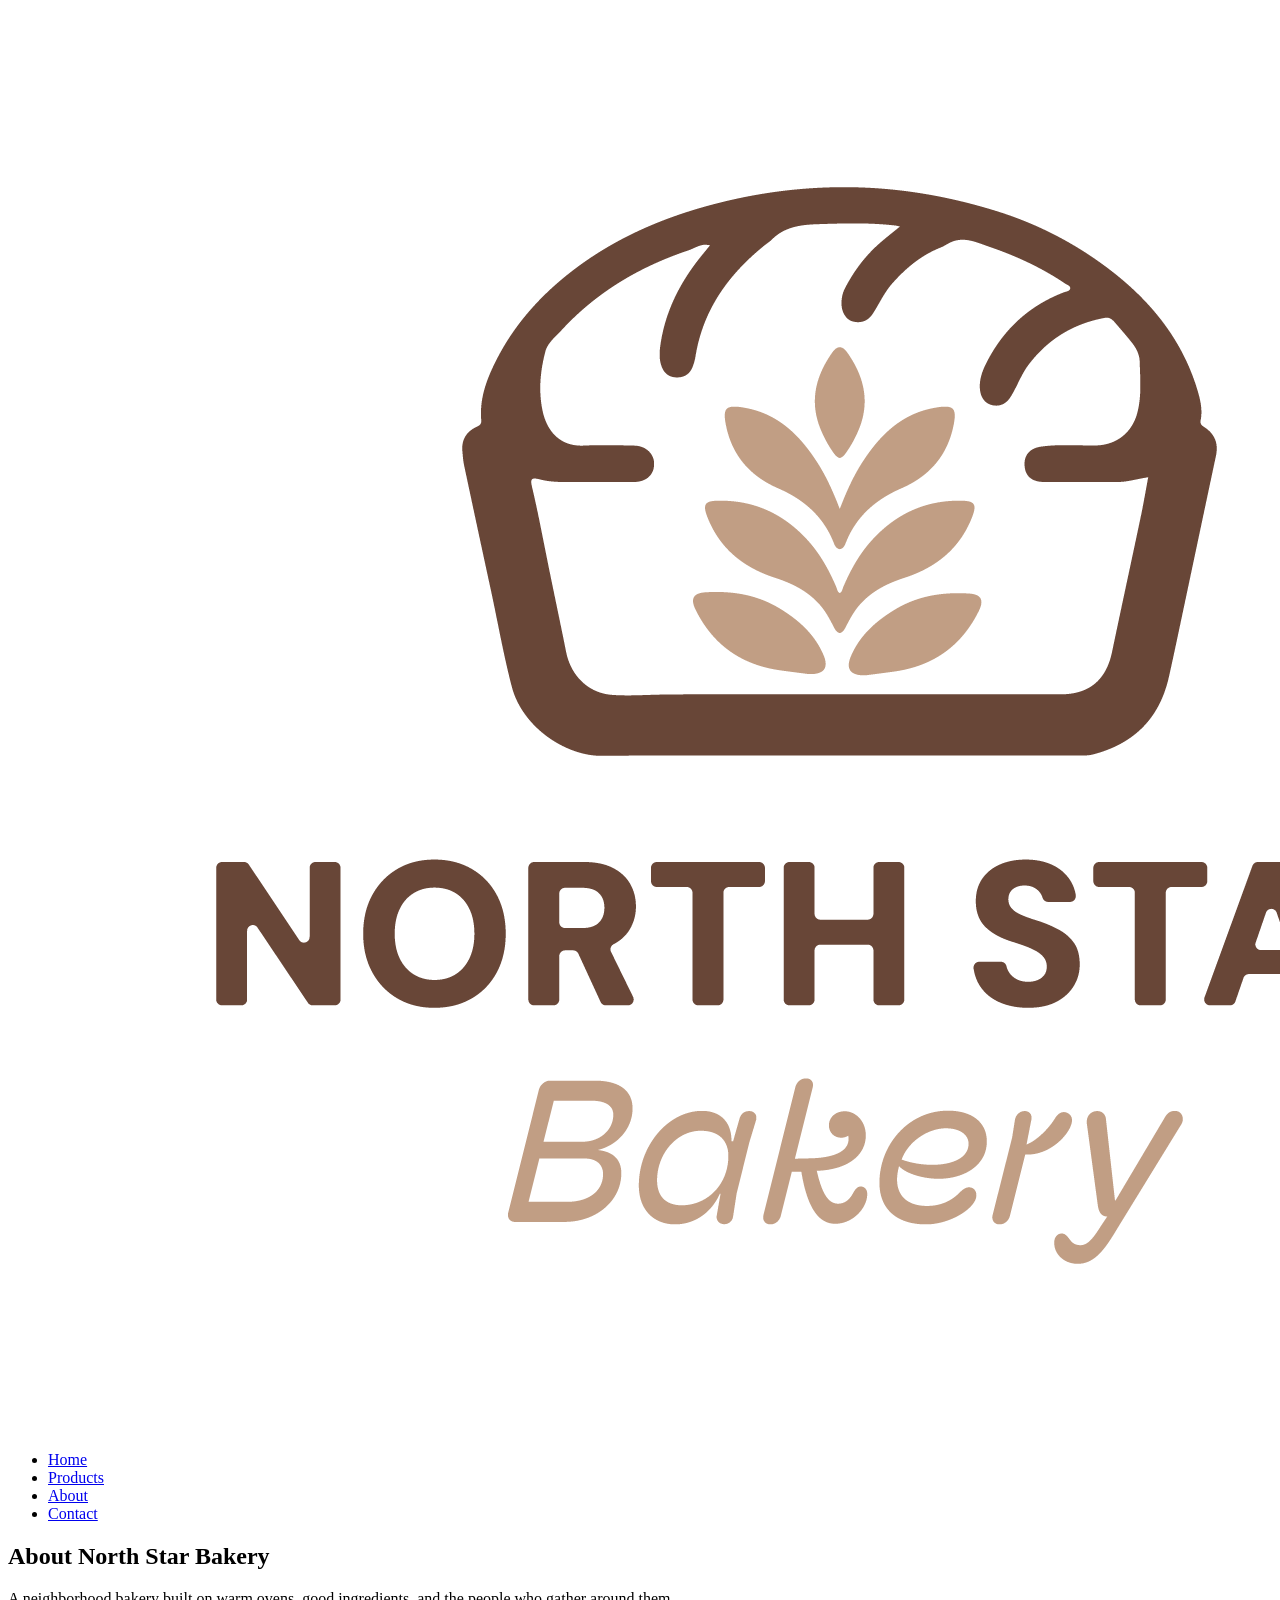
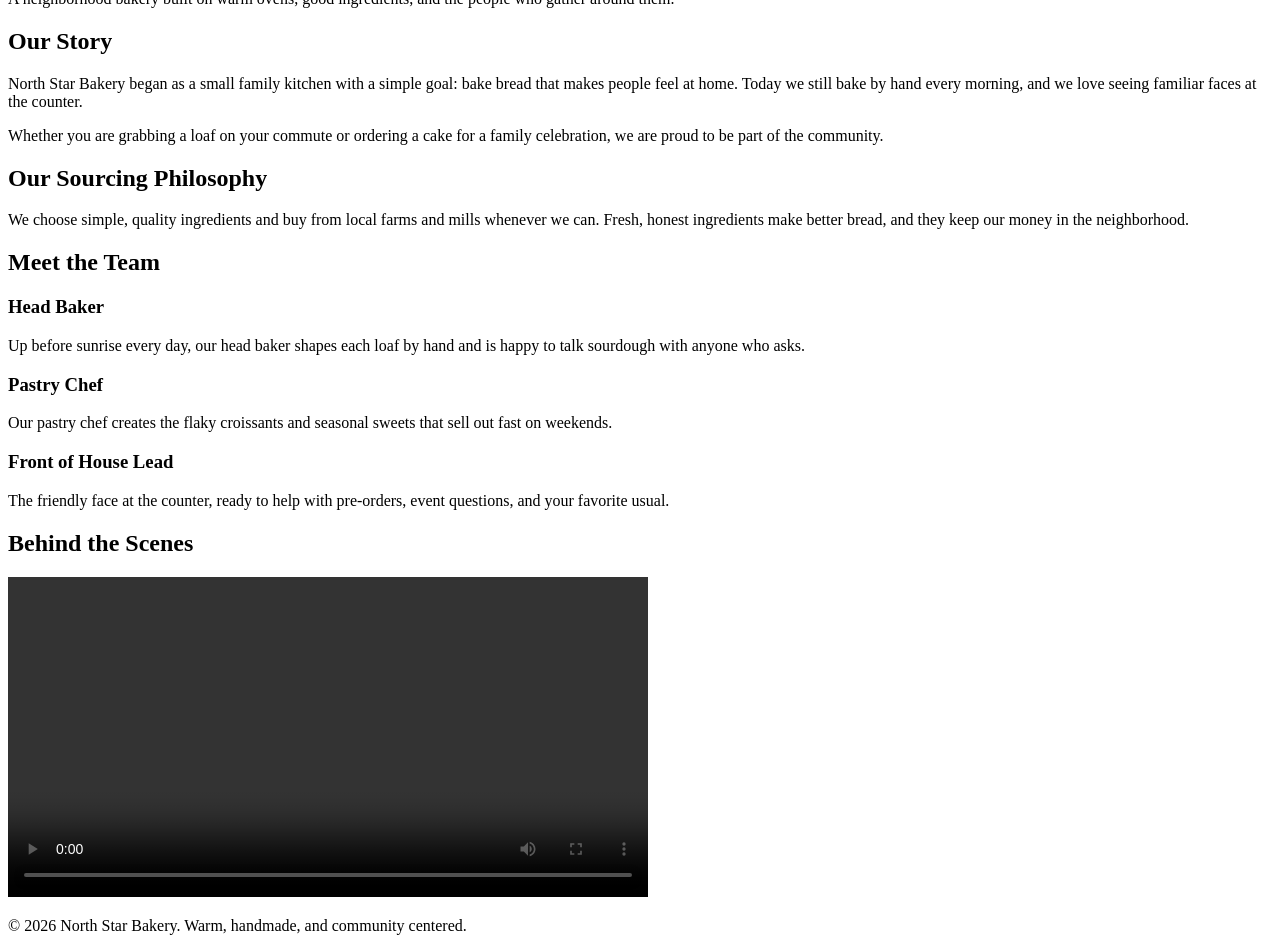
==== about.html @ 1b492bc3 "Add about page" ====
<!DOCTYPE html>
<html lang="en">
<head>
  <meta charset="UTF-8">
  <meta name="viewport" content="width=device-width, initial-scale=1.0">
  <title>North Star Bakery | About</title>
  <link rel="stylesheet" href="css/styles.css">
</head>
<body>

  <header class="site-header">
    <img src="media/bakery-logo_c.png" alt="North Star Bakery logo" class="logo">
    <nav class="site-nav" aria-label="Main navigation">
      <ul>
        <li><a href="index.html">Home</a></li>
        <li><a href="products.html">Products</a></li>
        <li><a href="about.html" aria-current="page">About</a></li>
        <li><a href="contact.html">Contact</a></li>
      </ul>
    </nav>
  </header>

  <main>

    <section class="page-intro">
      <h1>About North Star Bakery</h1>
      <p>A neighborhood bakery built on warm ovens, good ingredients, and the people who gather around them.</p>
    </section>

    <section class="story">
      <h2>Our Story</h2>
      <p>North Star Bakery began as a small family kitchen with a simple goal: bake bread that makes people feel at home. Today we still bake by hand every morning, and we love seeing familiar faces at the counter.</p>
      <p>Whether you are grabbing a loaf on your commute or ordering a cake for a family celebration, we are proud to be part of the community.</p>
    </section>

    <section class="sourcing">
      <h2>Our Sourcing Philosophy</h2>
      <p>We choose simple, quality ingredients and buy from local farms and mills whenever we can. Fresh, honest ingredients make better bread, and they keep our money in the neighborhood.</p>
    </section>

    <section class="staff">
      <h2>Meet the Team</h2>

      <article class="staff-card">
        <h3>Head Baker</h3>
        <p>Up before sunrise every day, our head baker shapes each loaf by hand and is happy to talk sourdough with anyone who asks.</p>
      </article>

      <article class="staff-card">
        <h3>Pastry Chef</h3>
        <p>Our pastry chef creates the flaky croissants and seasonal sweets that sell out fast on weekends.</p>
      </article>

      <article class="staff-card">
        <h3>Front of House Lead</h3>
        <p>The friendly face at the counter, ready to help with pre-orders, event questions, and your favorite usual.</p>
      </article>
    </section>

    <section class="behind-scenes">
      <h2>Behind the Scenes</h2>
      <video controls width="640">
        <source src="media/bakery-behind-scenes_c.mp4" type="video/mp4">
        Your browser does not support the video element. Visit us in store to see our bakers at work.
      </video>
    </section>

  </main>

  <footer class="site-footer">
    <p>&copy; 2026 North Star Bakery. Warm, handmade, and community centered.</p>
  </footer>

</body>
</html>
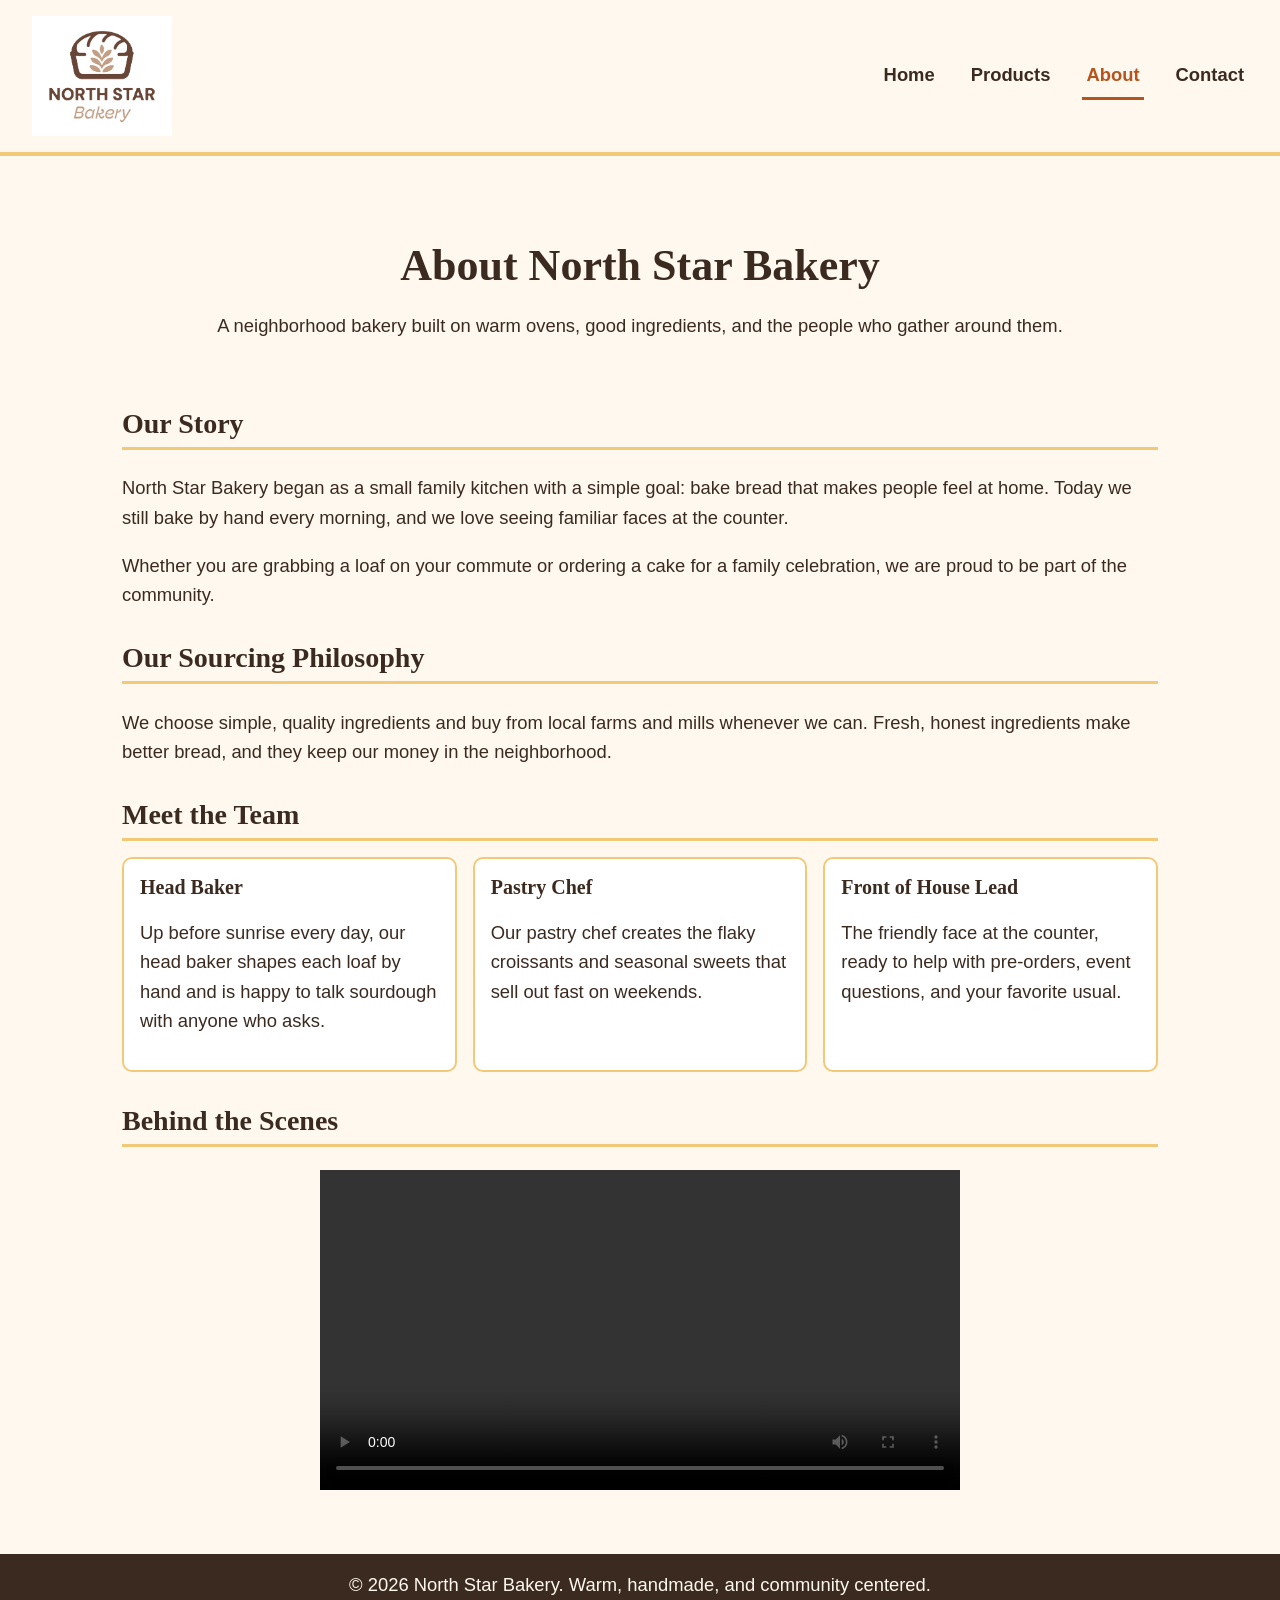
==== commit 2d573bf6: "Update media paths to asset folders" ====
--- a/about.html
+++ b/about.html
@@ -9,7 +9,7 @@
 <body>
 
   <header class="site-header">
-    <img src="media/bakery-logo_c.png" alt="North Star Bakery logo" class="logo">
+    <img src="assets/images/bakery-logo_c.png" alt="North Star Bakery logo" class="logo">
     <nav class="site-nav" aria-label="Main navigation">
       <ul>
         <li><a href="index.html">Home</a></li>
@@ -60,7 +60,7 @@
     <section class="behind-scenes">
       <h2>Behind the Scenes</h2>
       <video controls width="640">
-        <source src="media/bakery-behind-scenes_c.mp4" type="video/mp4">
+        <source src="assets/video/bakery-behind-scenes_c.mp4" type="video/mp4">
         Your browser does not support the video element. Visit us in store to see our bakers at work.
       </video>
     </section>
--- a/css/styles.css
+++ b/css/styles.css
@@ -0,0 +1,343 @@
+/* ===== Design tokens ===== */
+:root {
+  --cream: #FFF8EE;
+  --brown: #3B2A20;
+  --terracotta: #B5541C;
+  --wheat: #F2C879;
+
+  --font-heading: Georgia, "Times New Roman", serif;
+  --font-body: "Segoe UI", Arial, Helvetica, sans-serif;
+}
+
+/* ===== Base ===== */
+* {
+  box-sizing: border-box;
+}
+
+body {
+  margin: 0;
+  font-family: var(--font-body);
+  font-size: 1.1rem;
+  line-height: 1.6;
+  color: var(--brown);
+  background-color: var(--cream);
+}
+
+main {
+  padding: 1rem;
+  max-width: 1100px;
+  margin: 0 auto;
+}
+
+section {
+  margin-bottom: 2rem;
+}
+
+img,
+video {
+  max-width: 100%;
+  height: auto;
+  display: block;
+}
+
+audio {
+  width: 100%;
+}
+
+/* ===== Typography ===== */
+h1, h2, h3 {
+  font-family: var(--font-heading);
+  line-height: 1.2;
+  color: var(--brown);
+}
+
+h1 {
+  font-size: 2rem;
+  margin-bottom: 0.5rem;
+}
+
+h2 {
+  font-size: 1.5rem;
+  margin-top: 0;
+  padding-bottom: 0.4rem;
+  border-bottom: 3px solid var(--wheat);
+}
+
+h3 {
+  font-size: 1.25rem;
+  margin-bottom: 0.25rem;
+}
+
+a {
+  color: var(--terracotta);
+}
+
+/* ===== Header and navigation (mobile first) ===== */
+.site-header {
+  display: flex;
+  flex-direction: column;
+  align-items: center;
+  gap: 0.75rem;
+  padding: 1rem;
+  background-color: var(--cream);
+  border-bottom: 4px solid var(--wheat);
+}
+
+.logo {
+  width: 120px;
+}
+
+.site-nav ul {
+  display: flex;
+  flex-wrap: wrap;
+  justify-content: center;
+  gap: 0.5rem 1.25rem;
+  list-style: none;
+  margin: 0;
+  padding: 0;
+}
+
+.site-nav a {
+  display: block;
+  padding: 0.5rem 0.25rem;
+  font-weight: 600;
+  text-decoration: none;
+  color: var(--brown);
+  border-bottom: 3px solid transparent;
+}
+
+.site-nav a:hover,
+.site-nav a:focus {
+  color: var(--terracotta);
+  border-bottom-color: var(--wheat);
+}
+
+.site-nav a[aria-current="page"] {
+  color: var(--terracotta);
+  border-bottom-color: var(--terracotta);
+}
+
+/* ===== Buttons ===== */
+.button {
+  display: inline-block;
+  padding: 0.75rem 1.5rem;
+  font-family: var(--font-body);
+  font-size: 1rem;
+  font-weight: 700;
+  text-decoration: none;
+  color: var(--cream);
+  background-color: var(--terracotta);
+  border: none;
+  border-radius: 6px;
+  cursor: pointer;
+}
+
+.button:hover,
+.button:focus {
+  background-color: var(--brown);
+}
+
+/* ===== Footer ===== */
+.site-footer {
+  padding: 1rem;
+  text-align: center;
+  color: var(--cream);
+  background-color: var(--brown);
+}
+
+.site-footer p {
+  margin: 0;
+}
+
+/* ===== Page intro and hero ===== */
+.page-intro,
+.hero {
+  text-align: center;
+  padding: 1rem 0;
+}
+
+.hero-image {
+  margin: 1rem auto 0;
+  border-radius: 10px;
+  border: 4px solid var(--wheat);
+}
+
+/* ===== Card groups (Flexbox) ===== */
+.product-categories,
+.staff {
+  display: flex;
+  flex-direction: column;
+  gap: 1rem;
+}
+
+.product-card,
+.staff-card {
+  padding: 1rem;
+  background-color: #fff;
+  border: 2px solid var(--wheat);
+  border-radius: 10px;
+}
+
+.product-card img {
+  margin-bottom: 0.75rem;
+  border-radius: 8px;
+}
+
+.product-card h3,
+.staff-card h3 {
+  margin-top: 0;
+}
+
+.price {
+  margin-bottom: 0;
+  font-weight: 700;
+  color: var(--terracotta);
+}
+
+/* ===== Featured item and figure ===== */
+.featured,
+.signature {
+  padding: 1rem;
+  background-color: var(--wheat);
+  border-radius: 10px;
+}
+
+.featured img,
+.signature img {
+  border-radius: 8px;
+}
+
+figure {
+  margin: 0 0 1rem;
+}
+
+figcaption {
+  margin-top: 0.5rem;
+  font-style: italic;
+  text-align: center;
+}
+
+/* ===== Forms ===== */
+fieldset {
+  padding: 1rem;
+  background-color: #fff;
+  border: 2px solid var(--wheat);
+  border-radius: 10px;
+}
+
+legend {
+  padding: 0 0.5rem;
+  font-family: var(--font-heading);
+  font-size: 1.25rem;
+  font-weight: 700;
+}
+
+.form-group {
+  display: flex;
+  flex-direction: column;
+  margin-bottom: 1rem;
+}
+
+label {
+  margin-bottom: 0.25rem;
+  font-weight: 600;
+}
+
+input,
+select,
+textarea {
+  width: 100%;
+  padding: 0.6rem;
+  font-family: var(--font-body);
+  font-size: 1rem;
+  color: var(--brown);
+  background-color: var(--cream);
+  border: 2px solid var(--brown);
+  border-radius: 6px;
+}
+
+input:focus,
+select:focus,
+textarea:focus {
+  outline: 3px solid var(--terracotta);
+  outline-offset: 2px;
+}
+
+/* ===== Lists (hours) ===== */
+.hours ul {
+  padding-left: 1.25rem;
+}
+
+/* ===== Larger screens (tablet and up) ===== */
+@media (min-width: 768px) {
+
+  body {
+    font-size: 1.15rem;
+  }
+
+  h1 {
+    font-size: 2.75rem;
+  }
+
+  h2 {
+    font-size: 1.75rem;
+  }
+
+  /* Header: logo on the left, nav on the right */
+  .site-header {
+    flex-direction: row;
+    justify-content: space-between;
+    padding: 1rem 2rem;
+  }
+
+  .logo {
+    width: 140px;
+  }
+
+  .site-nav ul {
+    flex-wrap: nowrap;
+    gap: 1.75rem;
+  }
+
+  main {
+    padding: 2rem;
+  }
+
+  /* Cards sit side by side and wrap if there is not enough room */
+  .product-categories,
+  .staff {
+    flex-direction: row;
+    flex-wrap: wrap;
+  }
+
+  .product-categories h2,
+  .staff h2 {
+    flex: 0 0 100%;
+    margin-bottom: 0;
+  }
+
+  .product-card,
+  .staff-card {
+    flex: 1 1 280px;
+  }
+
+  /* Keep long content comfortable to read */
+  .hero-image {
+    max-width: 800px;
+  }
+
+  .signature figure,
+  .featured picture {
+    max-width: 700px;
+    margin-left: auto;
+    margin-right: auto;
+  }
+
+  .request-form {
+    max-width: 700px;
+  }
+
+  video {
+    margin: 0 auto;
+  }
+}
